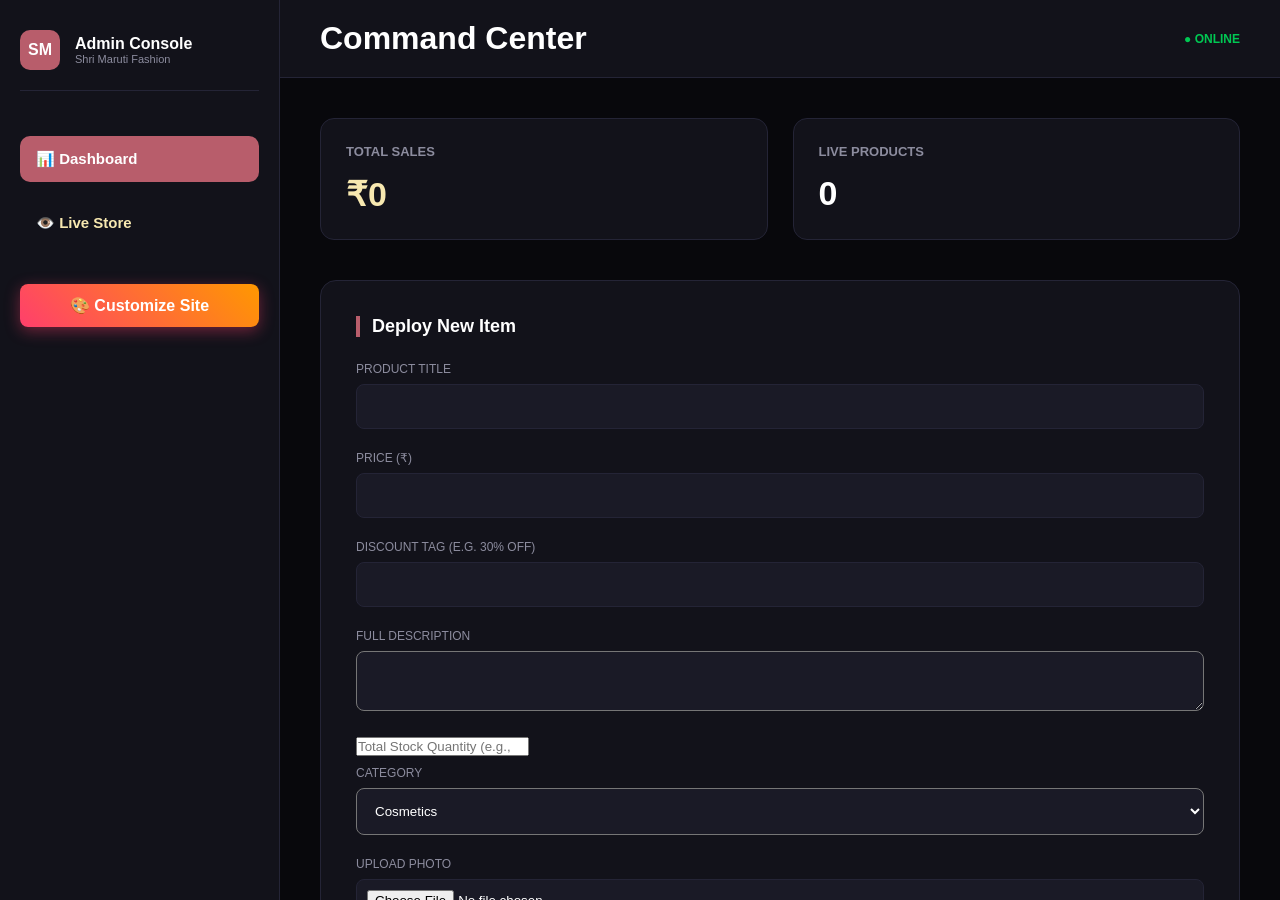
==== admin.html @ e39cbbdc "Add files via upload" ====
<!DOCTYPE html>
<html lang="en">
<head>
    <meta charset="UTF-8">
    <meta name="viewport" content="width=device-width, initial-scale=1.0">
    <title>SMF Admin | Command Center</title>
    <link rel="stylesheet" href="admin.css">
</head>
<body>
    <div class="app-layout">
        
        <div class="sidebar-premium">
            <div class="sidebar-header-box">
                <div class="shop-avatar">SM</div>
                <div class="shop-meta"><h3>Admin Console</h3><p>Shri Maruti Fashion</p></div>
            </div>
          <div class="sidebar-navigation">
                <button class="menu-node active">📊 Dashboard</button>
                <a href="http://127.0.0.1:5500/index.html" target="_blank" style="text-decoration:none; display: block; margin-top: 10px;">
                    <button class="menu-node" style="color:var(--text-gold); width:100%;">👁️ Live Store</button>
                </a>
                
                <button onclick="window.open('http://127.0.0.1:5500/index.html?mode=edit', '_blank')" 
                        style="width: 100%; margin-top: 30px; background: linear-gradient(45deg, #ff3f6c, #ff9800); color: white; border: none; padding: 12px 15px; border-radius: 8px; font-weight: bold; font-size: 16px; cursor: pointer; box-shadow: 0 4px 15px rgba(255, 63, 108, 0.4); display: flex; align-items: center; justify-content: center; gap: 10px;">
                    🎨 Customize Site
                </button>
            </div>
        </div>

        <div class="main-viewport">
            <div class="top-nav-bar">
                <h1>Command Center</h1>
                <div style="color: #00c853; font-weight: bold; font-size: 12px;">● ONLINE</div>
            </div>

            <div class="content-body">
                <div class="metrics-grid">
                    <div class="metric-glass-card"><div class="card-meta">Total Sales</div><div class="value-display" style="color:var(--text-gold);">₹0</div></div>
                    <div class="metric-glass-card"><div class="card-meta">Live Products</div><div class="value-display" id="totalProducts">0</div></div>
                </div>

              
                <div class="premium-form-card">
                    <h3>Deploy New Item</h3>
                    <form id="addProductForm">
    <div class="input-group-premium"><label>Product Title</label><input type="text" id="prodTitle" required></div>
    <div class="input-group-premium"><label>Price (₹)</label><input type="number" id="prodPrice" required></div>
    <div class="input-group-premium"><label>Discount Tag (e.g. 30% OFF)</label><input type="text" id="prodDiscount" required></div>
    <div class="input-group-premium"><label>Full Description</label><textarea id="prodDesc" style="width:100%; padding:14px; background:#1a1a26; color:white; border-radius:8px;" required></textarea></div>
    
<input type="number" id="prodStock" class="form-input" placeholder="Total Stock Quantity (e.g., 50)" required style="margin-bottom: 10px;">

    <div class="input-group-premium">
        <label>Category</label>
        <select id="prodCategory" required style="width: 100%; padding: 14px; background: #1a1a26; border-radius: 8px; color: white;">
            <option value="Cosmetics">Cosmetics</option>
            <option value="Hosiery">Hosiery</option>
            <option value="Men">Men</option>
            <option value="Women">Women</option>
        </select>
    </div>
    
    <div class="input-group-premium">
        <label>Upload Photo</label>
        <input type="file" id="prodImage" accept="image/*" required style="color: white; padding: 10px; width: 100%;">
    </div>
    <button type="submit" class="btn-submit-product">Inject to Database</button>
</form>
</div>

            <div class="database-section-premium" style="margin-top: 30px;">
                    <h3>Live Database (Products)</h3>
                    <table class="master-data-table">
                        <thead><tr><th>Name</th><th>Category</th><th>Price</th><th>Action</th></tr></thead>
                        <tbody id="productTableBody"></tbody>
                    </table>
                </div>

                <div class="database-section-premium" style="margin-top: 30px;">
                    <h3>Customer Orders (Live Tracker)</h3>
                    <table class="master-data-table">
                        <thead><tr><th>Order ID</th><th>Customer</th><th>Total</th><th>Status</th><th>Update</th></tr></thead>
                        <tbody id="ordersTableBody"></tbody>
                    </table>
                </div>
        </div>
    </div>
    
    <script src="admin.js"></script>

    <div id="editModal" style="display:none; position:fixed; top:0; left:0; width:100%; height:100%; background:rgba(0,0,0,0.8); z-index:5000; justify-content:center; align-items:center;">
        <div class="premium-form-card" style="width: 90%; max-width: 500px; max-height: 90vh; overflow-y: auto; background:#12121a;">
            <h3 style="margin-bottom: 20px; border-left: 4px solid var(--text-gold); padding-left:10px;">Edit Product</h3>
            <form id="editProductForm">
                <input type="hidden" id="editProdId">
                <div class="input-group-premium"><label>Product Title</label><input type="text" id="editProdTitle" required></div>
                <div class="input-group-premium"><label>Price (₹)</label><input type="number" id="editProdPrice" required></div>
                <input type="number" id="editProdStock" class="form-input" placeholder="Update Stock Quantity" required style="margin-bottom: 10px;">
                <div class="input-group-premium"><label>Discount Tag</label><input type="text" id="editProdDiscount" required></div>
                <div class="input-group-premium"><label>Full Description</label><textarea id="editProdDesc" style="width:100%; padding:14px; background:#1a1a26; color:white; border-radius:8px;" required></textarea></div>
                
                <div class="input-group-premium">
                    <label>Category</label>
                    <select id="editProdCategory" style="width: 100%; padding: 14px; background: #1a1a26; border-radius: 8px; color: white;">
                        <option value="Cosmetics">Cosmetics</option>
                        <option value="Hosiery">Hosiery</option>
                        <option value="Men">Men</option>
                        <option value="Women">Women</option>
                    </select>
                </div>
                
                <div class="input-group-premium">
                    <label>Upload New Photo <span style="color:#888;">(Leave blank to keep old image)</span></label>
                    <input type="file" id="editProdImage" accept="image/*" style="color: white; padding: 10px; width: 100%;">
                </div>
                
            <button type="button" class="btn-submit-product" id="saveEditBtn" onclick="saveEditedProduct()" style="background:#00c853; color:white;">Save Updates</button>
                <button type="button" class="btn-submit-product" onclick="document.getElementById('editModal').style.display='none'" style="background:#333; color:white; margin-top:10px;">Cancel</button>
            </form>
        </div>
    </div>
</body>
</html>
---- admin.css ----
:root {
    --bg-deep: #08080c; --bg-surface: #12121a; --bg-card: #181824;
    --primary-glow: #b85d6b; --primary-hover: #9c4a56; --text-gold: #f7e8b0;
    --border-subtle: #242436; --text-muted: #8c8c9e;
}
* { box-sizing: border-box; margin: 0; padding: 0; font-family: -apple-system, BlinkMacSystemFont, "Segoe UI", Roboto, sans-serif; }
body { background-color: var(--bg-deep) !important; color: #ffffff !important; min-height: 100vh; overflow-x: hidden; }

.app-layout { display: flex; min-height: 100vh; width: 100vw; }
.sidebar-premium { width: 280px; background: var(--bg-surface); border-right: 1px solid var(--border-subtle); display: flex; flex-direction: column; padding: 30px 20px; }
.sidebar-header-box { display: flex; align-items: center; gap: 15px; margin-bottom: 45px; border-bottom: 1px solid var(--border-subtle); padding-bottom: 20px; }
.shop-avatar { width: 40px; height: 40px; background: var(--primary-glow); border-radius: 10px; display: flex; justify-content: center; align-items: center; font-weight: 800; color: white; }
.shop-meta h3 { font-size: 16px; font-weight: 700; }
.shop-meta p { font-size: 11px; color: var(--text-muted); }

.sidebar-navigation { display: flex; flex-direction: column; gap: 8px; flex: 1; }
.menu-node { width: 100%; padding: 14px 16px; background: transparent; border: none; color: var(--text-muted); border-radius: 10px; text-align: left; font-size: 15px; font-weight: 600; cursor: pointer; transition: 0.2s; }
.menu-node:hover { background: rgba(242,242,242,0.03); color: #fff; }
.menu-node.active { background: var(--primary-glow); color: #fff; }

.main-viewport { flex: 1; display: flex; flex-direction: column; overflow-y: auto; max-height: 100vh; }
.top-nav-bar { background: var(--bg-surface); padding: 20px 40px; border-bottom: 1px solid var(--border-subtle); display: flex; justify-content: space-between; align-items: center; }
.content-body { padding: 40px; }

.metrics-grid { display: grid; grid-template-columns: repeat(auto-fit, minmax(260px, 1fr)); gap: 25px; margin-bottom: 40px; }
.metric-glass-card { background: var(--bg-surface); border: 1px solid var(--border-subtle); padding: 25px; border-radius: 14px; }
.card-meta { margin-bottom: 15px; font-size: 13px; color: var(--text-muted); font-weight: 600; text-transform: uppercase; }
.value-display { font-size: 34px; font-weight: 800; color: #fff; }

.premium-form-card, .database-section-premium { background: var(--bg-surface); padding: 35px; border-radius: 16px; border: 1px solid var(--border-subtle); margin-bottom: 30px; }
.premium-form-card h3, .database-section-premium h3 { font-size: 18px; margin-bottom: 25px; border-left: 4px solid var(--primary-glow); padding-left: 12px; }

.input-group-premium { margin-bottom: 22px; }
.input-group-premium label { display: block; font-size: 12px; color: var(--text-muted); margin-bottom: 8px; text-transform: uppercase; }
.input-group-premium input { width: 100%; padding: 14px; background: #1a1a26; border: 1px solid var(--border-subtle); border-radius: 8px; color: white; }
.input-group-premium input:focus { border-color: var(--primary-glow); outline: none; }
.btn-submit-product { width: 100%; padding: 14px; background: var(--text-gold); border: none; border-radius: 8px; font-weight: 700; cursor: pointer; }

.master-data-table { width: 100%; border-collapse: collapse; text-align: left; }
.master-data-table th { background: #161622; padding: 16px; color: var(--text-muted); font-size: 11px; text-transform: uppercase; border-bottom: 1px solid var(--border-subtle); }
.master-data-table td { padding: 16px; border-bottom: 1px solid var(--border-subtle); color: #e1e1e6; }
.btn-action-delete { background: rgba(255,77,77,0.1); color: #ff4d4d; border: 1px solid rgba(255,77,77,0.2); padding: 6px 12px; border-radius: 6px; cursor: pointer; }
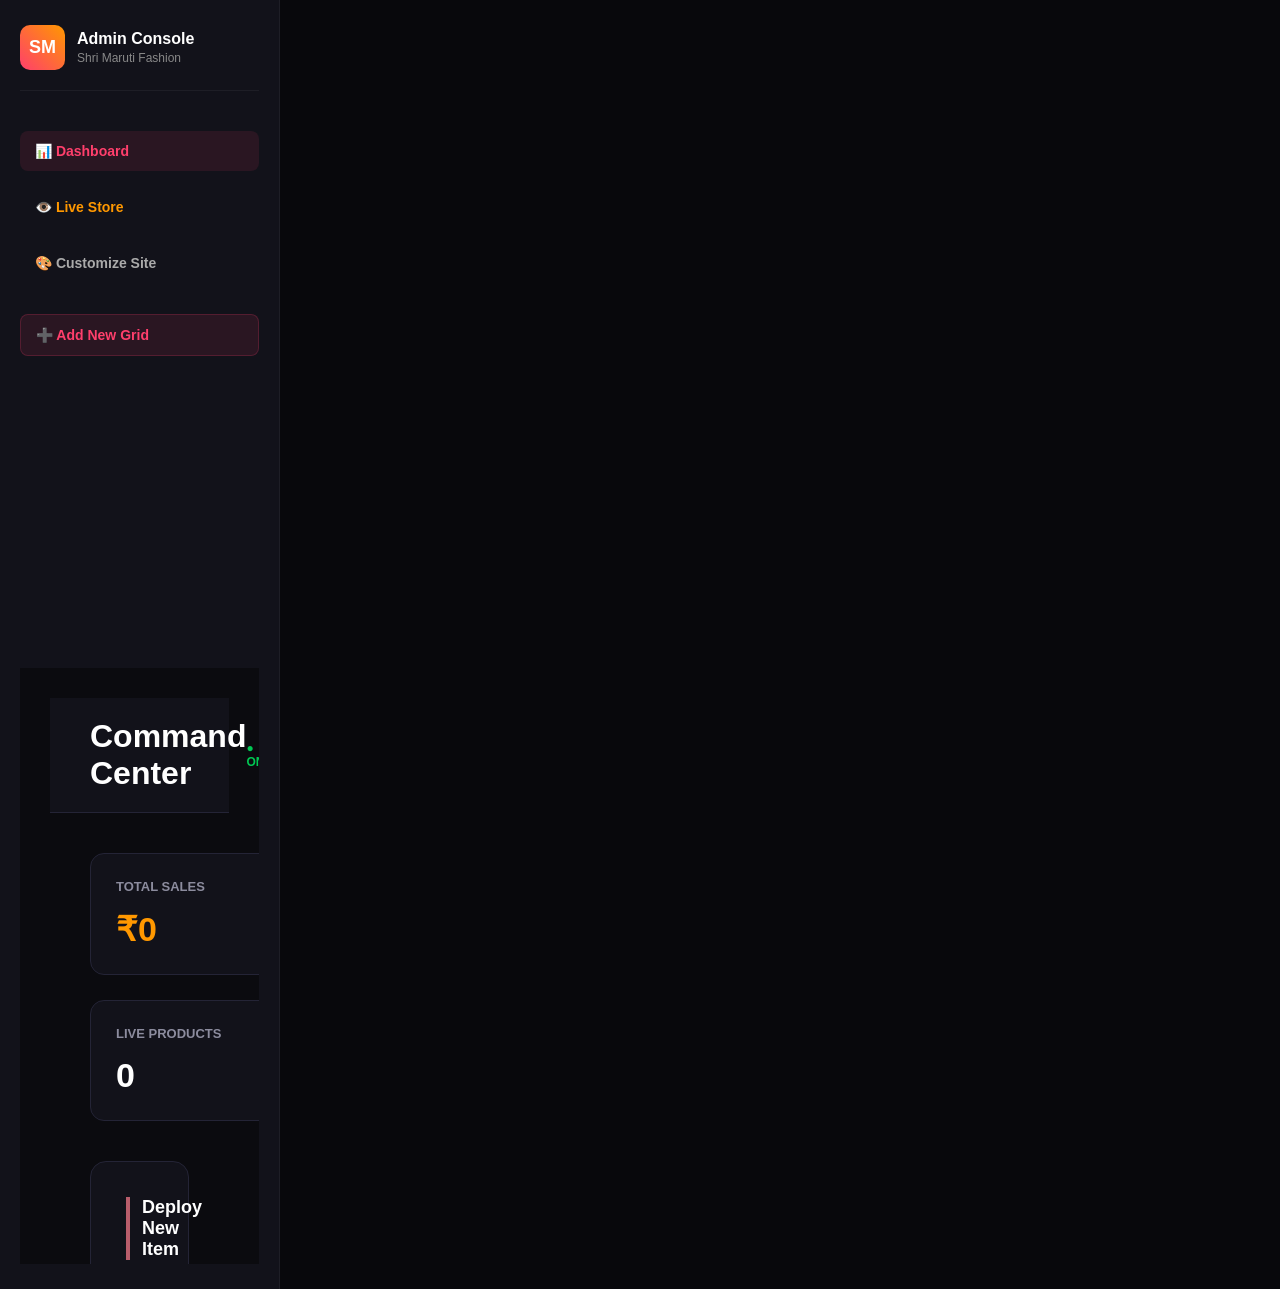
==== commit f3a65315: "Add files via upload" ====
--- a/admin.html
+++ b/admin.html
@@ -14,19 +14,27 @@
                 <div class="shop-avatar">SM</div>
                 <div class="shop-meta"><h3>Admin Console</h3><p>Shri Maruti Fashion</p></div>
             </div>
-          <div class="sidebar-navigation">
+        <div class="sidebar-navigation">
+                
                 <button class="menu-node active">📊 Dashboard</button>
-                <a href="http://127.0.0.1:5500/index.html" target="_blank" style="text-decoration:none; display: block; margin-top: 10px;">
-                    <button class="menu-node" style="color:var(--text-gold); width:100%;">👁️ Live Store</button>
-                </a>
                 
-                <button onclick="window.open('http://127.0.0.1:5500/index.html?mode=edit', '_blank')" 
-                        style="width: 100%; margin-top: 30px; background: linear-gradient(45deg, #ff3f6c, #ff9800); color: white; border: none; padding: 12px 15px; border-radius: 8px; font-weight: bold; font-size: 16px; cursor: pointer; box-shadow: 0 4px 15px rgba(255, 63, 108, 0.4); display: flex; align-items: center; justify-content: center; gap: 10px;">
-                    🎨 Customize Site
-                </button>
+                <button onclick="window.open('http://127.0.0.1:5500/index.html', '_blank')" class="menu-node" style="color: var(--text-gold);">👁️ Live Store</button>
+                
+                <button onclick="window.open('http://127.0.0.1:5500/index.html?mode=edit', '_blank')" class="menu-node">🎨 Customize Site</button>
+                
+                <div style="margin-top: 15px; width: 100%;">
+                    <button type="button" onclick="toggleGridDropdown()" class="menu-node" style="background: rgba(255, 63, 108, 0.1); color: #ff3f6c; font-weight: bold; border: 1px solid rgba(255, 63, 108, 0.2);">
+                        ➕ Add New Grid
+                    </button>
+                    
+                    <div id="gridSectionDropdown" style="display: none; margin-top: 5px; background: #1a1a26; border: 1px solid #ff3f6c; border-radius: 8px; overflow: hidden; box-shadow: 0 4px 15px rgba(0,0,0,0.5);">
+                        <div onclick="selectGridSection('Home')" style="padding: 12px 15px; color: white; font-size: 13px; cursor: pointer; border-bottom: 1px solid #2a2a35; transition: 0.2s;" onmouseover="this.style.background='#ff3f6c'" onmouseout="this.style.background='transparent'">🏠 Home (Main Page)</div>
+                        <div onclick="selectGridSection('Cosmetics')" style="padding: 12px 15px; color: white; font-size: 13px; cursor: pointer; border-bottom: 1px solid #2a2a35; transition: 0.2s;" onmouseover="this.style.background='#ff3f6c'" onmouseout="this.style.background='transparent'">💄 Cosmetics</div>
+                        <div onclick="selectGridSection('Hosiery')" style="padding: 12px 15px; color: white; font-size: 13px; cursor: pointer; border-bottom: 1px solid #2a2a35; transition: 0.2s;" onmouseover="this.style.background='#ff3f6c'" onmouseout="this.style.background='transparent'">🧦 Hosiery</div>
+                    </div>
+                </div>
+
             </div>
-        </div>
-
         <div class="main-viewport">
             <div class="top-nav-bar">
                 <h1>Command Center</h1>
@@ -50,15 +58,18 @@
     
 <input type="number" id="prodStock" class="form-input" placeholder="Total Stock Quantity (e.g., 50)" required style="margin-bottom: 10px;">
 
-    <div class="input-group-premium">
-        <label>Category</label>
-        <select id="prodCategory" required style="width: 100%; padding: 14px; background: #1a1a26; border-radius: 8px; color: white;">
-            <option value="Cosmetics">Cosmetics</option>
-            <option value="Hosiery">Hosiery</option>
-            <option value="Men">Men</option>
-            <option value="Women">Women</option>
-        </select>
-    </div>
+    <div style="margin-bottom: 15px; text-align: left;">
+    <label style="display: block; font-size: 13px; margin-bottom: 5px; color: #bbb; font-family: sans-serif;">Select Section / Tab</label>
+    <select id="productCategorySelect" onchange="toggleNewCategoryInput()" style="width: 100%; padding: 12px; border-radius: 6px; border: 1px solid #444; background: #2a2a35; color: white; font-size: 14px; box-sizing: border-box; outline: none;">
+        <option value="Trending Products">home</option>
+        <option value="Hosiery">Hosiery</option>
+        <option value="Cosmetics">Cosmetics</option>
+        <option value="Men">Men</option>
+        <option value="__NEW__">➕ Add Custom New Section...</option>
+    </select>
+    
+    <input type="text" id="customCategoryInput" style="display: none; width: 100%; margin-top: 10px; padding: 12px; border-radius: 6px; border: 1px solid #ff3f6c; background: #2a2a35; color: white; font-size: 14px; box-sizing: border-box;" placeholder="Type New Section Name (e.g., Summer Sale)">
+</div>
     
     <div class="input-group-premium">
         <label>Upload Photo</label>
--- a/admin.css
+++ b/admin.css
@@ -39,4 +39,104 @@
 .master-data-table { width: 100%; border-collapse: collapse; text-align: left; }
 .master-data-table th { background: #161622; padding: 16px; color: var(--text-muted); font-size: 11px; text-transform: uppercase; border-bottom: 1px solid var(--border-subtle); }
 .master-data-table td { padding: 16px; border-bottom: 1px solid var(--border-subtle); color: #e1e1e6; }
-.btn-action-delete { background: rgba(255,77,77,0.1); color: #ff4d4d; border: 1px solid rgba(255,77,77,0.2); padding: 6px 12px; border-radius: 6px; cursor: pointer; }+.btn-action-delete { background: rgba(255,77,77,0.1); color: #ff4d4d; border: 1px solid rgba(255,77,77,0.2); padding: 6px 12px; border-radius: 6px; cursor: pointer; }
+
+/* ========================================================
+   🎛️ ADMIN PREMIUM SIDEBAR LAYER RESCUE
+   ======================================================== */
+:root {
+    --bg-dark: #12121a;
+    --card-dark: #1a1a26;
+    --text-gold: #ff9800;
+    --accent-pink: #ff3f6c;
+}
+
+body {
+    margin: 0;
+    padding: 0;
+    background-color: #0b0b0f;
+    font-family: sans-serif;
+}
+
+/* Pure page ko sidebar aur main viewport mein divide karne ke liye */
+.app-layout {
+    display: flex !important;
+    min-height: 100vh;
+    width: 100vw;
+    overflow-x: hidden;
+}
+
+/* Sidebar ko left side mein proper space aur fixed position dene ke liye */
+.sidebar-premium {
+    width: 280px !important;
+    min-width: 280px !important;
+    background: var(--bg-dark) !important;
+    border-right: 1px solid rgba(255, 255, 255, 0.05) !important;
+    padding: 25px 20px !important;
+    display: flex !important;
+    flex-direction: column !important;
+    box-sizing: border-box !important;
+}
+
+/* Baki bacha hua poora right side ka area content ke liye */
+.main-viewport {
+    flex: 1 !important;
+    padding: 30px !important;
+    background: #0b0b0f !important;
+    box-sizing: border-box !important;
+    overflow-y: auto;
+}
+
+/* Sidebar Nodes Styling */
+.sidebar-header-box {
+    display: flex;
+    align-items: center;
+    gap: 12px;
+    margin-bottom: 40px;
+    border-bottom: 1px solid rgba(255, 255, 255, 0.05);
+    padding-bottom: 20px;
+}
+
+.shop-avatar {
+    width: 45px;
+    height: 45px;
+    background: linear-gradient(45deg, var(--accent-pink), var(--text-gold));
+    border-radius: 10px;
+    display: flex;
+    align-items: center;
+    justify-content: center;
+    font-weight: bold;
+    color: white;
+    font-size: 18px;
+}
+
+.shop-meta h3 {
+    margin: 0;
+    font-size: 16px;
+    color: white;
+}
+.shop-meta p {
+    margin: 3px 0 0 0;
+    font-size: 12px;
+    color: #888;
+}
+
+.menu-node {
+    width: 100%;
+    background: transparent;
+    color: #aaa;
+    border: none;
+    padding: 12px 15px;
+    text-align: left;
+    font-size: 14px;
+    font-weight: 600;
+    cursor: pointer;
+    border-radius: 8px;
+    transition: 0.2s;
+    margin-bottom: 8px;
+}
+
+.menu-node:hover, .menu-node.active {
+    background: rgba(255, 63, 108, 0.1) !important;
+    color: var(--accent-pink) !important;
+}
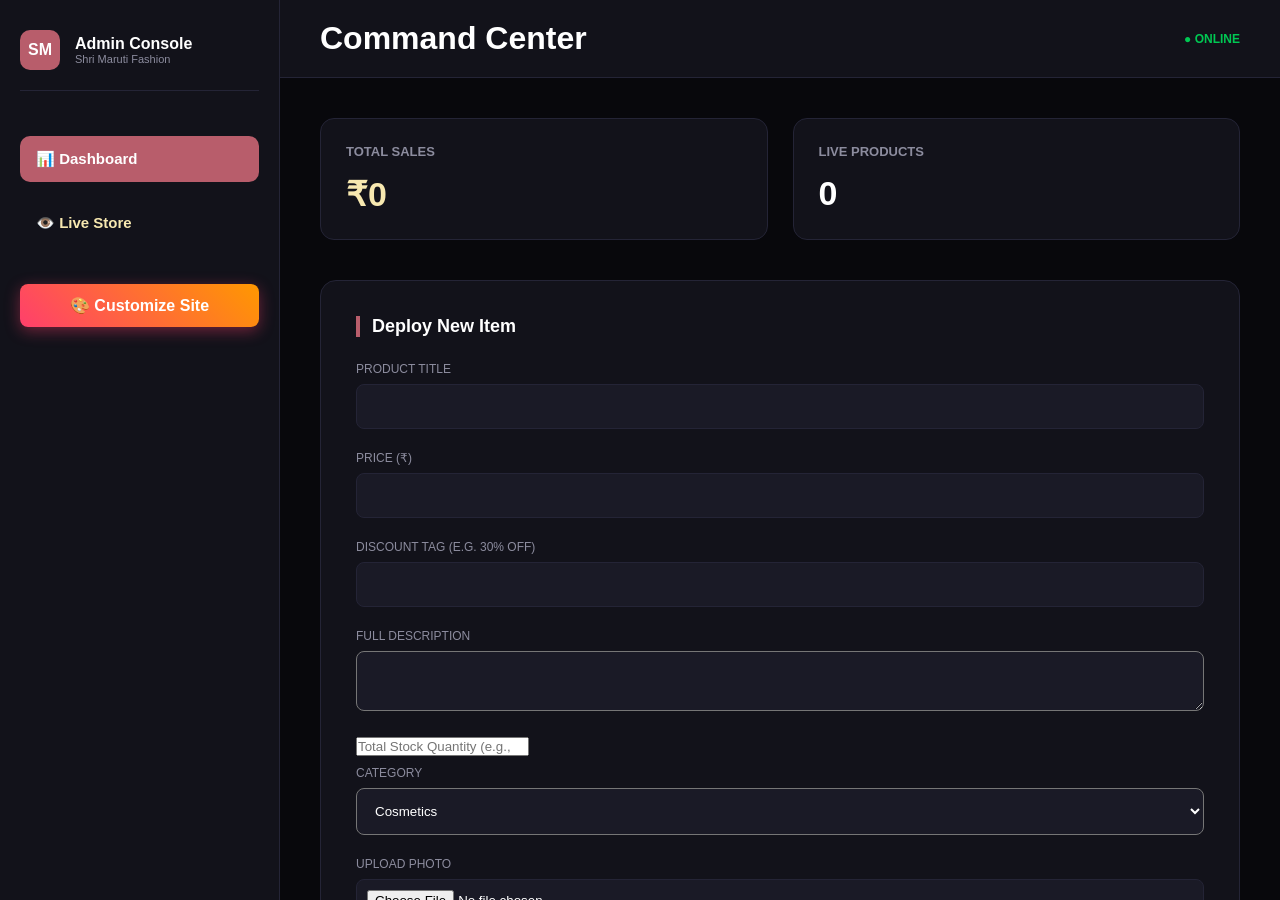
==== commit 9c60dd24: "Add files via upload" ====
--- a/admin.html
+++ b/admin.html
@@ -14,27 +14,19 @@
                 <div class="shop-avatar">SM</div>
                 <div class="shop-meta"><h3>Admin Console</h3><p>Shri Maruti Fashion</p></div>
             </div>
-        <div class="sidebar-navigation">
+          <div class="sidebar-navigation">
+                <button class="menu-node active">📊 Dashboard</button>
+                <a href="http://127.0.0.1:5500/index.html" target="_blank" style="text-decoration:none; display: block; margin-top: 10px;">
+                    <button class="menu-node" style="color:var(--text-gold); width:100%;">👁️ Live Store</button>
+                </a>
                 
-                <button class="menu-node active">📊 Dashboard</button>
-                
-                <button onclick="window.open('http://127.0.0.1:5500/index.html', '_blank')" class="menu-node" style="color: var(--text-gold);">👁️ Live Store</button>
-                
-                <button onclick="window.open('http://127.0.0.1:5500/index.html?mode=edit', '_blank')" class="menu-node">🎨 Customize Site</button>
-                
-                <div style="margin-top: 15px; width: 100%;">
-                    <button type="button" onclick="toggleGridDropdown()" class="menu-node" style="background: rgba(255, 63, 108, 0.1); color: #ff3f6c; font-weight: bold; border: 1px solid rgba(255, 63, 108, 0.2);">
-                        ➕ Add New Grid
-                    </button>
-                    
-                    <div id="gridSectionDropdown" style="display: none; margin-top: 5px; background: #1a1a26; border: 1px solid #ff3f6c; border-radius: 8px; overflow: hidden; box-shadow: 0 4px 15px rgba(0,0,0,0.5);">
-                        <div onclick="selectGridSection('Home')" style="padding: 12px 15px; color: white; font-size: 13px; cursor: pointer; border-bottom: 1px solid #2a2a35; transition: 0.2s;" onmouseover="this.style.background='#ff3f6c'" onmouseout="this.style.background='transparent'">🏠 Home (Main Page)</div>
-                        <div onclick="selectGridSection('Cosmetics')" style="padding: 12px 15px; color: white; font-size: 13px; cursor: pointer; border-bottom: 1px solid #2a2a35; transition: 0.2s;" onmouseover="this.style.background='#ff3f6c'" onmouseout="this.style.background='transparent'">💄 Cosmetics</div>
-                        <div onclick="selectGridSection('Hosiery')" style="padding: 12px 15px; color: white; font-size: 13px; cursor: pointer; border-bottom: 1px solid #2a2a35; transition: 0.2s;" onmouseover="this.style.background='#ff3f6c'" onmouseout="this.style.background='transparent'">🧦 Hosiery</div>
-                    </div>
-                </div>
+                <button onclick="window.open('http://127.0.0.1:5500/index.html?mode=edit', '_blank')" 
+                        style="width: 100%; margin-top: 30px; background: linear-gradient(45deg, #ff3f6c, #ff9800); color: white; border: none; padding: 12px 15px; border-radius: 8px; font-weight: bold; font-size: 16px; cursor: pointer; box-shadow: 0 4px 15px rgba(255, 63, 108, 0.4); display: flex; align-items: center; justify-content: center; gap: 10px;">
+                    🎨 Customize Site
+                </button>
+            </div>
+        </div>
 
-            </div>
         <div class="main-viewport">
             <div class="top-nav-bar">
                 <h1>Command Center</h1>
@@ -58,18 +50,15 @@
     
 <input type="number" id="prodStock" class="form-input" placeholder="Total Stock Quantity (e.g., 50)" required style="margin-bottom: 10px;">
 
-    <div style="margin-bottom: 15px; text-align: left;">
-    <label style="display: block; font-size: 13px; margin-bottom: 5px; color: #bbb; font-family: sans-serif;">Select Section / Tab</label>
-    <select id="productCategorySelect" onchange="toggleNewCategoryInput()" style="width: 100%; padding: 12px; border-radius: 6px; border: 1px solid #444; background: #2a2a35; color: white; font-size: 14px; box-sizing: border-box; outline: none;">
-        <option value="Trending Products">home</option>
-        <option value="Hosiery">Hosiery</option>
-        <option value="Cosmetics">Cosmetics</option>
-        <option value="Men">Men</option>
-        <option value="__NEW__">➕ Add Custom New Section...</option>
-    </select>
-    
-    <input type="text" id="customCategoryInput" style="display: none; width: 100%; margin-top: 10px; padding: 12px; border-radius: 6px; border: 1px solid #ff3f6c; background: #2a2a35; color: white; font-size: 14px; box-sizing: border-box;" placeholder="Type New Section Name (e.g., Summer Sale)">
-</div>
+    <div class="input-group-premium">
+        <label>Category</label>
+        <select id="prodCategory" required style="width: 100%; padding: 14px; background: #1a1a26; border-radius: 8px; color: white;">
+            <option value="Cosmetics">Cosmetics</option>
+            <option value="Hosiery">Hosiery</option>
+            <option value="Men">Men</option>
+            <option value="Women">Women</option>
+        </select>
+    </div>
     
     <div class="input-group-premium">
         <label>Upload Photo</label>
@@ -131,4 +120,6 @@
         </div>
     </div>
 </body>
-</html>+</html>
+
+
--- a/admin.css
+++ b/admin.css
@@ -41,102 +41,3 @@
 .master-data-table td { padding: 16px; border-bottom: 1px solid var(--border-subtle); color: #e1e1e6; }
 .btn-action-delete { background: rgba(255,77,77,0.1); color: #ff4d4d; border: 1px solid rgba(255,77,77,0.2); padding: 6px 12px; border-radius: 6px; cursor: pointer; }
 
-/* ========================================================
-   🎛️ ADMIN PREMIUM SIDEBAR LAYER RESCUE
-   ======================================================== */
-:root {
-    --bg-dark: #12121a;
-    --card-dark: #1a1a26;
-    --text-gold: #ff9800;
-    --accent-pink: #ff3f6c;
-}
-
-body {
-    margin: 0;
-    padding: 0;
-    background-color: #0b0b0f;
-    font-family: sans-serif;
-}
-
-/* Pure page ko sidebar aur main viewport mein divide karne ke liye */
-.app-layout {
-    display: flex !important;
-    min-height: 100vh;
-    width: 100vw;
-    overflow-x: hidden;
-}
-
-/* Sidebar ko left side mein proper space aur fixed position dene ke liye */
-.sidebar-premium {
-    width: 280px !important;
-    min-width: 280px !important;
-    background: var(--bg-dark) !important;
-    border-right: 1px solid rgba(255, 255, 255, 0.05) !important;
-    padding: 25px 20px !important;
-    display: flex !important;
-    flex-direction: column !important;
-    box-sizing: border-box !important;
-}
-
-/* Baki bacha hua poora right side ka area content ke liye */
-.main-viewport {
-    flex: 1 !important;
-    padding: 30px !important;
-    background: #0b0b0f !important;
-    box-sizing: border-box !important;
-    overflow-y: auto;
-}
-
-/* Sidebar Nodes Styling */
-.sidebar-header-box {
-    display: flex;
-    align-items: center;
-    gap: 12px;
-    margin-bottom: 40px;
-    border-bottom: 1px solid rgba(255, 255, 255, 0.05);
-    padding-bottom: 20px;
-}
-
-.shop-avatar {
-    width: 45px;
-    height: 45px;
-    background: linear-gradient(45deg, var(--accent-pink), var(--text-gold));
-    border-radius: 10px;
-    display: flex;
-    align-items: center;
-    justify-content: center;
-    font-weight: bold;
-    color: white;
-    font-size: 18px;
-}
-
-.shop-meta h3 {
-    margin: 0;
-    font-size: 16px;
-    color: white;
-}
-.shop-meta p {
-    margin: 3px 0 0 0;
-    font-size: 12px;
-    color: #888;
-}
-
-.menu-node {
-    width: 100%;
-    background: transparent;
-    color: #aaa;
-    border: none;
-    padding: 12px 15px;
-    text-align: left;
-    font-size: 14px;
-    font-weight: 600;
-    cursor: pointer;
-    border-radius: 8px;
-    transition: 0.2s;
-    margin-bottom: 8px;
-}
-
-.menu-node:hover, .menu-node.active {
-    background: rgba(255, 63, 108, 0.1) !important;
-    color: var(--accent-pink) !important;
-}
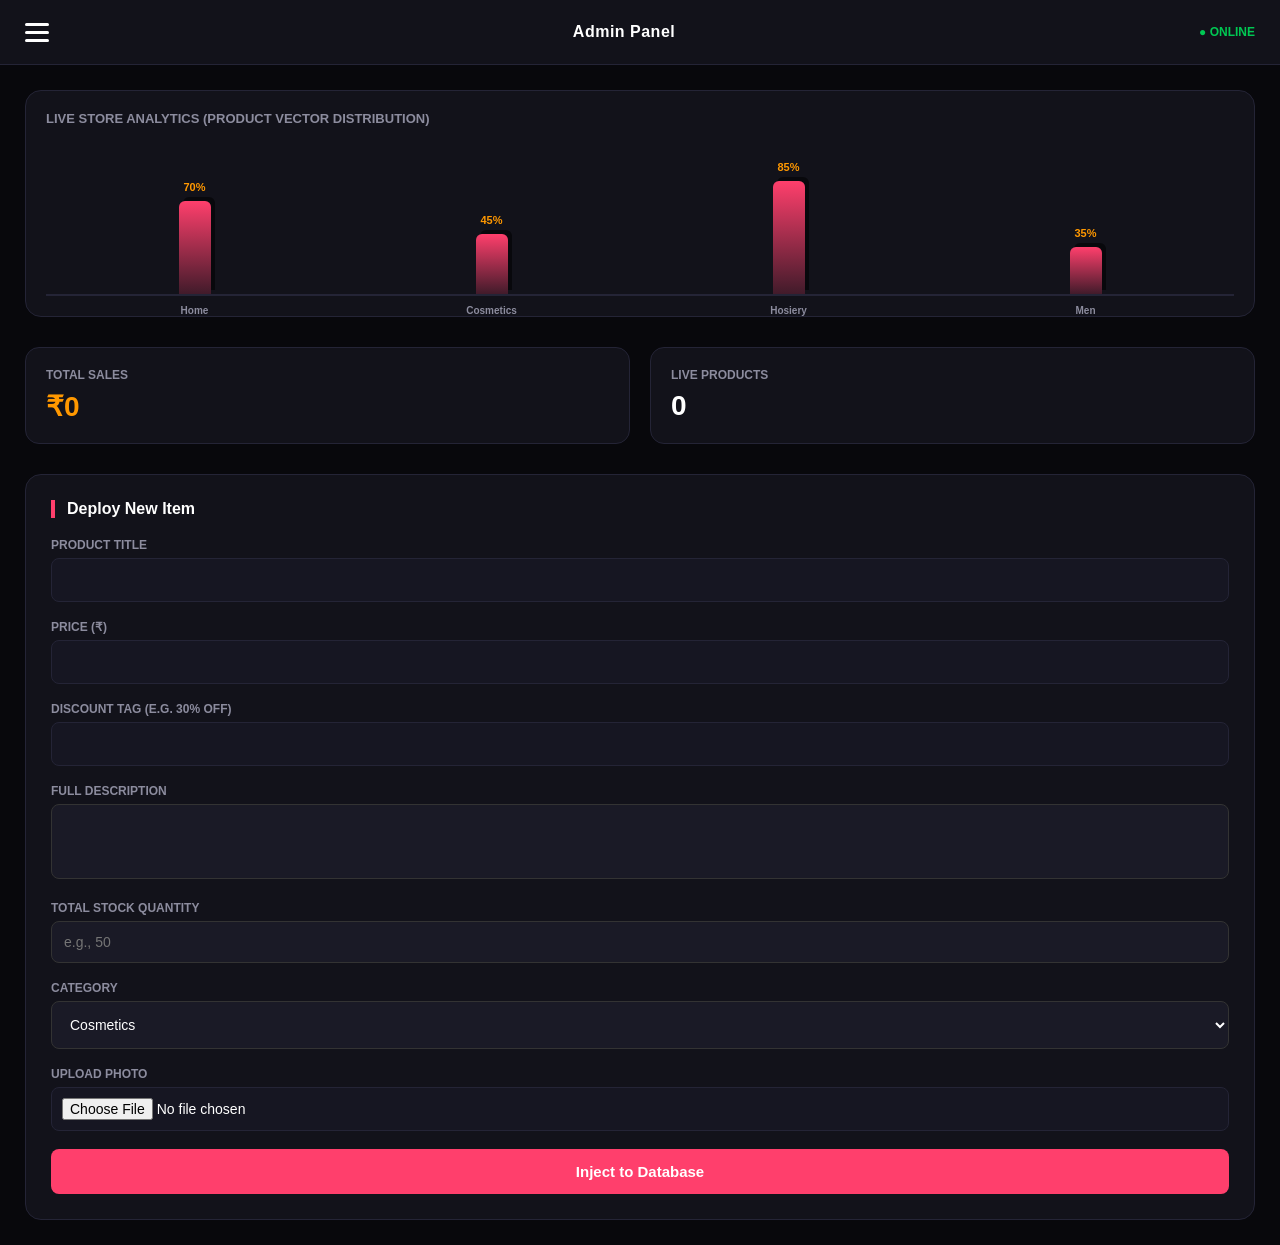
==== commit ab69b63a: "Add files via upload" ====
--- a/admin.html
+++ b/admin.html
@@ -7,101 +7,167 @@
     <link rel="stylesheet" href="admin.css">
 </head>
 <body>
+
+    <div class="top-nav-bar-premium">
+        <div class="hamburger-btn" onclick="toggleAdminSidebar()">
+            <div class="bar"></div>
+            <div class="bar"></div>
+            <div class="bar"></div>
+        </div>
+        <div class="panel-main-title">Admin Panel</div>
+        <div class="status-indicator-dot">● ONLINE</div>
+    </div>
+
     <div class="app-layout">
         
-        <div class="sidebar-premium">
+        <div id="adminSidebar" class="sidebar-premium">
             <div class="sidebar-header-box">
                 <div class="shop-avatar">SM</div>
                 <div class="shop-meta"><h3>Admin Console</h3><p>Shri Maruti Fashion</p></div>
-            </div>
-          <div class="sidebar-navigation">
-                <button class="menu-node active">📊 Dashboard</button>
-                <a href="http://127.0.0.1:5500/index.html" target="_blank" style="text-decoration:none; display: block; margin-top: 10px;">
-                    <button class="menu-node" style="color:var(--text-gold); width:100%;">👁️ Live Store</button>
-                </a>
-                
-                <button onclick="window.open('http://127.0.0.1:5500/index.html?mode=edit', '_blank')" 
-                        style="width: 100%; margin-top: 30px; background: linear-gradient(45deg, #ff3f6c, #ff9800); color: white; border: none; padding: 12px 15px; border-radius: 8px; font-weight: bold; font-size: 16px; cursor: pointer; box-shadow: 0 4px 15px rgba(255, 63, 108, 0.4); display: flex; align-items: center; justify-content: center; gap: 10px;">
-                    🎨 Customize Site
-                </button>
+                <button class="close-sidebar-x" onclick="toggleAdminSidebar()">✕</button>
+            </div>
+            
+            <div class="sidebar-navigation">
+                <button class="menu-node active" onclick="closeSidebarAndScrollHome()">📊 Dashboard</button>
+                <button class="menu-node" id="liveStoreNavBtn">👁️ Live Store</button>
+                <button class="menu-node" onclick="openFullscreenModal('siteCustomizerModal')">🎨 Customize Site</button>
+                
+                <div class="nested-dropdown-node">
+                    <button class="menu-node" onclick="toggleSidebarGridOptions()">➕ Add New Grid</button>
+                    <div id="sidebarGridDropdown" class="sidebar-nested-container">
+                        <select id="gridTargetSection">
+                            <option value="Home">Home (Main Page)</option>
+                            <option value="Cosmetics">Cosmetics</option>
+                            <option value="Hosiery">Hosiery</option>
+                            <option value="Men">Men</option>
+                        </select>
+                        <input type="text" id="newGridNameInput" placeholder="Write Grid Name...">
+                        <button type="button" onclick="triggerGridDeployment()" class="btn-grid-submit">Deploy Grid</button>
+                    </div>
+                </div>
+
+                <button class="menu-node" onclick="openFullscreenModal('productsViewModal')">📦 Live Database Product</button>
+                <button class="menu-node" onclick="openFullscreenModal('ordersViewModal')">🚚 Customer Live Orders</button>
+                <button class="menu-node" onclick="openFullscreenModal('customersViewModal')">👥 Customer Directory</button>
             </div>
         </div>
 
         <div class="main-viewport">
-            <div class="top-nav-bar">
-                <h1>Command Center</h1>
-                <div style="color: #00c853; font-weight: bold; font-size: 12px;">● ONLINE</div>
-            </div>
-
-            <div class="content-body">
-                <div class="metrics-grid">
-                    <div class="metric-glass-card"><div class="card-meta">Total Sales</div><div class="value-display" style="color:var(--text-gold);">₹0</div></div>
-                    <div class="metric-glass-card"><div class="card-meta">Live Products</div><div class="value-display" id="totalProducts">0</div></div>
-                </div>
-
-              
-                <div class="premium-form-card">
-                    <h3>Deploy New Item</h3>
-                    <form id="addProductForm">
-    <div class="input-group-premium"><label>Product Title</label><input type="text" id="prodTitle" required></div>
-    <div class="input-group-premium"><label>Price (₹)</label><input type="number" id="prodPrice" required></div>
-    <div class="input-group-premium"><label>Discount Tag (e.g. 30% OFF)</label><input type="text" id="prodDiscount" required></div>
-    <div class="input-group-premium"><label>Full Description</label><textarea id="prodDesc" style="width:100%; padding:14px; background:#1a1a26; color:white; border-radius:8px;" required></textarea></div>
-    
-<input type="number" id="prodStock" class="form-input" placeholder="Total Stock Quantity (e.g., 50)" required style="margin-bottom: 10px;">
-
-    <div class="input-group-premium">
-        <label>Category</label>
-        <select id="prodCategory" required style="width: 100%; padding: 14px; background: #1a1a26; border-radius: 8px; color: white;">
-            <option value="Cosmetics">Cosmetics</option>
-            <option value="Hosiery">Hosiery</option>
-            <option value="Men">Men</option>
-            <option value="Women">Women</option>
-        </select>
-    </div>
-    
-    <div class="input-group-premium">
-        <label>Upload Photo</label>
-        <input type="file" id="prodImage" accept="image/*" required style="color: white; padding: 10px; width: 100%;">
-    </div>
-    <button type="submit" class="btn-submit-product">Inject to Database</button>
-</form>
-</div>
-
-            <div class="database-section-premium" style="margin-top: 30px;">
-                    <h3>Live Database (Products)</h3>
-                    <table class="master-data-table">
-                        <thead><tr><th>Name</th><th>Category</th><th>Price</th><th>Action</th></tr></thead>
-                        <tbody id="productTableBody"></tbody>
-                    </table>
-                </div>
-
-                <div class="database-section-premium" style="margin-top: 30px;">
-                    <h3>Customer Orders (Live Tracker)</h3>
-                    <table class="master-data-table">
-                        <thead><tr><th>Order ID</th><th>Customer</th><th>Total</th><th>Status</th><th>Update</th></tr></thead>
-                        <tbody id="ordersTableBody"></tbody>
-                    </table>
-                </div>
-        </div>
-    </div>
-    
-    <script src="admin.js"></script>
+            
+            <div class="chart-container-3d">
+                <div class="chart-title">Live Store Analytics (Product Vector Distribution)</div>
+                <div class="mock-3d-bar-chart">
+                    <div class="bar-3d" style="height: 70%;" data-label="Home"><span class="bar-val">70%</span></div>
+                    <div class="bar-3d" style="height: 45%;" data-label="Cosmetics"><span class="bar-val">45%</span></div>
+                    <div class="bar-3d" style="height: 85%;" data-label="Hosiery"><span class="bar-val">85%</span></div>
+                    <div class="bar-3d" style="height: 35%;" data-label="Men"><span class="bar-val">35%</span></div>
+                </div>
+            </div>
+
+            <div class="metrics-grid">
+                <div class="metric-glass-card"><div class="card-meta">Total Sales</div><div class="value-display" style="color:var(--text-gold);">₹0</div></div>
+                <div class="metric-glass-card"><div class="card-meta">Live Products</div><div class="value-display" id="totalProducts">0</div></div>
+            </div>
+
+            <div class="premium-form-card">
+                <h3>Deploy New Item</h3>
+                <form id="addProductForm">
+                    <div class="input-group-premium"><label>Product Title</label><input type="text" id="prodTitle" required></div>
+                    <div class="input-group-premium"><label>Price (₹)</label><input type="number" id="prodPrice" required></div>
+                    <div class="input-group-premium"><label>Discount Tag (e.g. 30% OFF)</label><input type="text" id="prodDiscount" required></div>
+                    <div class="input-group-premium"><label>Full Description</label><textarea id="prodDesc" style="width:100%; padding:14px; background:#1a1a26; color:white; border-radius:8px; border:1px solid #333; resize:none;" rows="3" required></textarea></div>
+                    
+                    <div class="input-group-premium"><label>Total Stock Quantity</label><input type="number" id="prodStock" placeholder="e.g., 50" required style="width:100%; padding:12px; background:#1a1a26; color:white; border-radius:8px; border:1px solid #333; box-sizing:border-box;"></div>
+
+                    <div class="input-group-premium">
+                        <label>Category</label>
+                        <select id="prodCategory" required style="width: 100%; padding: 14px; background: #1a1a26; border-radius: 8px; color: white; border:1px solid #333;">
+                            <option value="Cosmetics">Cosmetics</option>
+                            <option value="Hosiery">Hosiery</option>
+                            <option value="Men">Men</option>
+                            <option value="Women">Women</option>
+                        </select>
+                    </div>
+                    
+                    <div class="input-group-premium">
+                        <label>Upload Photo</label>
+                        <input type="file" id="prodImage" accept="image/*" required style="color: white; padding: 10px; width: 100%;">
+                    </div>
+                    <button type="submit" class="btn-submit-product">Inject to Database</button>
+                </form>
+            </div>
+        </div>
+    </div>
+
+    <div id="productsViewModal" class="fullscreen-data-modal">
+        <div class="modal-nav-header">
+            <h2>📦 Live Database Products Master</h2>
+            <button class="modal-exit-btn" onclick="closeFullscreenModal('productsViewModal')">✕ Back to Form</button>
+        </div>
+        <div class="modal-scroll-area">
+            <div class="single-line-list-header"><span>Product Engine Metadata</span><span>Category Tab</span><span>Actions Control</span></div>
+            <div id="productTableBody" class="compact-column-container"></div>
+        </div>
+    </div>
+
+    <div id="ordersViewModal" class="fullscreen-data-modal">
+        <div class="modal-nav-header">
+            <h2>🚚 Customer Live Orders Tracker</h2>
+            <button class="modal-exit-btn" onclick="closeFullscreenModal('ordersViewModal')">✕ Back to Form</button>
+        </div>
+        <div class="modal-scroll-area">
+            <div class="single-line-list-header"><span>Order Token ID / Client Info</span><span>Financial Total</span><span>Status Node</span></div>
+            <div id="ordersTableBody" class="compact-column-container"></div>
+        </div>
+    </div>
+
+    <div id="customersViewModal" class="fullscreen-data-modal">
+        <div class="modal-nav-header">
+            <h2>👥 Customer Phone & Name Directory</h2>
+            <button class="modal-exit-btn" onclick="closeFullscreenModal('customersViewModal')">✕ Back to Form</button>
+        </div>
+        <div class="modal-scroll-area">
+            <div class="single-line-list-header"><span>Verified Customer Name</span><span>Mobile Contact Number</span><span>Action Stream</span></div>
+            <div id="customersTableBody" class="compact-column-container"></div>
+        </div>
+    </div>
+
+    <div id="siteCustomizerModal" class="fullscreen-data-modal">
+        <div class="modal-nav-header">
+            <h2>🎨 Absolute Site Element Customizer</h2>
+            <button class="modal-exit-btn" onclick="closeFullscreenModal('siteCustomizerModal')">✕ Close Engine</button>
+        </div>
+        <div class="modal-scroll-area" style="max-width: 600px; margin: 0 auto; padding-top:20px;">
+            <div class="premium-form-card">
+                <div class="input-group-premium"><label>Global Logo Text Header</label><input type="text" id="customLogoText" placeholder="Shri Maruti Fashion"></div>
+                <div class="input-group-premium"><label>Search Bar Placeholder Text</label><input type="text" id="customSearchPlaceholder" placeholder="Search patterns..."></div>
+                <div class="input-group-premium"><label>Hero Banner Text Title</label><input type="text" id="editBannerText"></div>
+                
+                <div style="display:flex; gap:10px; margin-bottom:15px;">
+                    <div style="flex:1;"><label style="color:#bbb; font-size:12px;">Text Color Accent</label><input type="color" id="editTextColor" value="#ffffff" style="width:100%; height:40px; background:none; border:none; padding:0;"></div>
+                    <div style="flex:1;"><label style="color:#bbb; font-size:12px;">Background Accent Color</label><input type="color" id="editBgColor" value="#ff3f6c" style="width:100%; height:40px; background:none; border:none; padding:0;"></div>
+                </div>
+                
+                <div class="input-group-premium"><label>Upload Banner Background Image</label><input type="file" id="editBgImage" accept="image/*" style="color:white; width:100%;"></div>
+                <button type="button" id="saveGlobalDesignBtn" style="width:100%; padding:14px; background:linear-gradient(45deg, #00c853, #009624); border:none; color:white; font-weight:bold; border-radius:6px; cursor:pointer;">💾 Deploy Changes Across Whole Site</button>
+            </div>
+        </div>
+    </div>
 
     <div id="editModal" style="display:none; position:fixed; top:0; left:0; width:100%; height:100%; background:rgba(0,0,0,0.8); z-index:5000; justify-content:center; align-items:center;">
         <div class="premium-form-card" style="width: 90%; max-width: 500px; max-height: 90vh; overflow-y: auto; background:#12121a;">
-            <h3 style="margin-bottom: 20px; border-left: 4px solid var(--text-gold); padding-left:10px;">Edit Product</h3>
+            <h3 style="margin-bottom: 20px; border-left: 4px solid var(--text-gold); padding-left:10px; color:white;">Edit Product</h3>
             <form id="editProductForm">
                 <input type="hidden" id="editProdId">
                 <div class="input-group-premium"><label>Product Title</label><input type="text" id="editProdTitle" required></div>
                 <div class="input-group-premium"><label>Price (₹)</label><input type="number" id="editProdPrice" required></div>
-                <input type="number" id="editProdStock" class="form-input" placeholder="Update Stock Quantity" required style="margin-bottom: 10px;">
+                <input type="number" id="editProdStock" placeholder="Update Stock Quantity" required style="margin-bottom: 10px; width:100%; padding:12px; background:#1a1a26; color:white; border-radius:8px; border:1px solid #333; box-sizing:border-box;">
                 <div class="input-group-premium"><label>Discount Tag</label><input type="text" id="editProdDiscount" required></div>
-                <div class="input-group-premium"><label>Full Description</label><textarea id="editProdDesc" style="width:100%; padding:14px; background:#1a1a26; color:white; border-radius:8px;" required></textarea></div>
+                <div class="input-group-premium"><label>Full Description</label><textarea id="editProdDesc" style="width:100%; padding:14px; background:#1a1a26; color:white; border-radius:8px; border:1px solid #333; resize:none;" rows="3" required></textarea></div>
                 
                 <div class="input-group-premium">
                     <label>Category</label>
-                    <select id="editProdCategory" style="width: 100%; padding: 14px; background: #1a1a26; border-radius: 8px; color: white;">
+                    <select id="editProdCategory" style="width: 100%; padding: 14px; background: #1a1a26; border-radius: 8px; color: white; border:1px solid #333;">
                         <option value="Cosmetics">Cosmetics</option>
                         <option value="Hosiery">Hosiery</option>
                         <option value="Men">Men</option>
@@ -110,16 +176,39 @@
                 </div>
                 
                 <div class="input-group-premium">
-                    <label>Upload New Photo <span style="color:#888;">(Leave blank to keep old image)</span></label>
+                    <label>Upload New Photo <span style="color:#888;">(Leave blank to keep old)</span></label>
                     <input type="file" id="editProdImage" accept="image/*" style="color: white; padding: 10px; width: 100%;">
                 </div>
                 
-            <button type="button" class="btn-submit-product" id="saveEditBtn" onclick="saveEditedProduct()" style="background:#00c853; color:white;">Save Updates</button>
-                <button type="button" class="btn-submit-product" onclick="document.getElementById('editModal').style.display='none'" style="background:#333; color:white; margin-top:10px;">Cancel</button>
+                <button type="button" class="btn-submit-product" id="saveEditBtn" onclick="saveEditedProduct()" style="background:#00c853; color:white; width:100%; padding:12px; border:none; border-radius:6px; font-weight:bold; cursor:pointer;">Save Updates</button>
+                <button type="button" class="btn-submit-product" onclick="document.getElementById('editModal').style.display='none'" style="background:#333; color:white; margin-top:10px; width:100%; padding:12px; border:none; border-radius:6px; cursor:pointer;">Cancel</button>
             </form>
         </div>
     </div>
+
+    <script>
+        function toggleAdminSidebar() {
+            const sidebar = document.getElementById('adminSidebar');
+            if (sidebar) sidebar.classList.toggle('active');
+        }
+        function closeSidebarAndScrollHome() {
+            toggleAdminSidebar();
+            window.scrollTo({ top: 0, behavior: 'smooth' });
+        }
+        function toggleSidebarGridOptions() {
+            const dropdown = document.getElementById('sidebarGridDropdown');
+            if (dropdown) dropdown.style.display = dropdown.style.display === 'none' ? 'flex' : 'none';
+        }
+        function openFullscreenModal(modalId) {
+            toggleAdminSidebar(); // Auto-close sidebar
+            const modal = document.getElementById(modalId);
+            if (modal) modal.style.display = 'flex';
+        }
+        function closeFullscreenModal(modalId) {
+            const modal = document.getElementById(modalId);
+            if (modal) modal.style.display = 'none';
+        }
+    </script>
+    <script src="admin.js"></script>
 </body>
-</html>
-
-
+</html>
--- a/admin.css
+++ b/admin.css
@@ -1,43 +1,445 @@
+/* ========================================================
+   💎 CORE COLOR PALETTE & ROOT ARCHITECTURE
+   ======================================================== */
 :root {
-    --bg-deep: #08080c; --bg-surface: #12121a; --bg-card: #181824;
-    --primary-glow: #b85d6b; --primary-hover: #9c4a56; --text-gold: #f7e8b0;
-    --border-subtle: #242436; --text-muted: #8c8c9e;
-}
-* { box-sizing: border-box; margin: 0; padding: 0; font-family: -apple-system, BlinkMacSystemFont, "Segoe UI", Roboto, sans-serif; }
-body { background-color: var(--bg-deep) !important; color: #ffffff !important; min-height: 100vh; overflow-x: hidden; }
-
-.app-layout { display: flex; min-height: 100vh; width: 100vw; }
-.sidebar-premium { width: 280px; background: var(--bg-surface); border-right: 1px solid var(--border-subtle); display: flex; flex-direction: column; padding: 30px 20px; }
-.sidebar-header-box { display: flex; align-items: center; gap: 15px; margin-bottom: 45px; border-bottom: 1px solid var(--border-subtle); padding-bottom: 20px; }
-.shop-avatar { width: 40px; height: 40px; background: var(--primary-glow); border-radius: 10px; display: flex; justify-content: center; align-items: center; font-weight: 800; color: white; }
-.shop-meta h3 { font-size: 16px; font-weight: 700; }
-.shop-meta p { font-size: 11px; color: var(--text-muted); }
+    --bg-deep: #08080c; 
+    --bg-surface: #12121a; 
+    --bg-card: #181824;
+    --primary-glow: #ff3f6c; /* Synchronized with global theme pink */
+    --primary-hover: #9c4a56; 
+    --text-gold: #ff9800;
+    --border-subtle: #242436; 
+    --text-muted: #8c8c9e;
+}
+
+* { 
+    box-sizing: border-box; 
+    margin: 0; 
+    padding: 0; 
+    font-family: -apple-system, BlinkMacSystemFont, "Segoe UI", Roboto, sans-serif; 
+}
+
+body { 
+    background-color: var(--bg-deep) !important; 
+    color: #ffffff !important; 
+    min-height: 100vh; 
+    overflow-x: hidden; 
+}
+
+/* 🍔 FIXED TOP NAVIGATION BAR FOR MOBILE INTEGRATION */
+.top-nav-bar-premium {
+    position: fixed;
+    top: 0;
+    left: 0;
+    width: 100%;
+    height: 65px;
+    background: var(--bg-surface);
+    display: flex;
+    align-items: center;
+    justify-content: space-between;
+    padding: 0 25px;
+    box-sizing: border-box;
+    z-index: 1000;
+    border-bottom: 1px solid var(--border-subtle);
+}
+
+.hamburger-btn {
+    cursor: pointer;
+    display: flex;
+    flex-direction: column;
+    gap: 5px;
+}
+
+.hamburger-btn .bar {
+    width: 24px;
+    height: 3px;
+    background: #ffffff;
+    border-radius: 2px;
+    transition: 0.3s;
+}
+
+.panel-main-title {
+    font-weight: 700;
+    font-size: 16px;
+    letter-spacing: 0.5px;
+}
+
+.status-indicator-dot {
+    color: #00c853;
+    font-weight: bold;
+    font-size: 12px;
+}
+
+/* 🎛️ SLIDE-OUT RESPONSIVE SIDEBAR LAYER */
+.app-layout { 
+    display: flex; 
+    min-height: 100vh; 
+    width: 100vw; 
+}
+
+.sidebar-premium { 
+    position: fixed;
+    top: 0;
+    left: -290px; /* Hidden out of screen bounds by default */
+    width: 280px; 
+    height: 100%;
+    background: var(--bg-surface); 
+    border-right: 1px solid var(--border-subtle); 
+    display: flex; 
+    flex-direction: column; 
+    padding: 25px 20px; 
+    z-index: 2500;
+    transition: transform 0.3s cubic-bezier(0.1, 0.9, 0.2, 1);
+    box-sizing: border-box;
+}
+
+/* Triggered class for JS active layer state mapping */
+.sidebar-premium.active {
+    transform: translateX(290px);
+}
+
+.sidebar-header-box { 
+    display: flex; 
+    align-items: center; 
+    gap: 15px; 
+    position: relative;
+    border-bottom: 1px solid var(--border-subtle); 
+    padding-bottom: 20px; 
+    margin-bottom: 25px;
+}
+
+.close-sidebar-x {
+    position: absolute;
+    right: 0;
+    background: none;
+    border: none;
+    color: var(--primary-glow);
+    font-size: 22px;
+    cursor: pointer;
+    font-weight: bold;
+}
+
+.shop-avatar { 
+    width: 40px; 
+    height: 40px; 
+    background: linear-gradient(45deg, var(--primary-glow), var(--text-gold)); 
+    border-radius: 10px; 
+    display: flex; 
+    justify-content: center; 
+    align-items: center;
+}
+.shop-meta h3 { font-size: 15px; font-weight: 700; color: #fff; margin: 0; }
+.shop-meta p { font-size: 11px; color: var(--text-muted); margin-top: 2px; }
 
 .sidebar-navigation { display: flex; flex-direction: column; gap: 8px; flex: 1; }
-.menu-node { width: 100%; padding: 14px 16px; background: transparent; border: none; color: var(--text-muted); border-radius: 10px; text-align: left; font-size: 15px; font-weight: 600; cursor: pointer; transition: 0.2s; }
-.menu-node:hover { background: rgba(242,242,242,0.03); color: #fff; }
-.menu-node.active { background: var(--primary-glow); color: #fff; }
-
-.main-viewport { flex: 1; display: flex; flex-direction: column; overflow-y: auto; max-height: 100vh; }
-.top-nav-bar { background: var(--bg-surface); padding: 20px 40px; border-bottom: 1px solid var(--border-subtle); display: flex; justify-content: space-between; align-items: center; }
-.content-body { padding: 40px; }
-
-.metrics-grid { display: grid; grid-template-columns: repeat(auto-fit, minmax(260px, 1fr)); gap: 25px; margin-bottom: 40px; }
-.metric-glass-card { background: var(--bg-surface); border: 1px solid var(--border-subtle); padding: 25px; border-radius: 14px; }
-.card-meta { margin-bottom: 15px; font-size: 13px; color: var(--text-muted); font-weight: 600; text-transform: uppercase; }
-.value-display { font-size: 34px; font-weight: 800; color: #fff; }
-
-.premium-form-card, .database-section-premium { background: var(--bg-surface); padding: 35px; border-radius: 16px; border: 1px solid var(--border-subtle); margin-bottom: 30px; }
-.premium-form-card h3, .database-section-premium h3 { font-size: 18px; margin-bottom: 25px; border-left: 4px solid var(--primary-glow); padding-left: 12px; }
-
-.input-group-premium { margin-bottom: 22px; }
-.input-group-premium label { display: block; font-size: 12px; color: var(--text-muted); margin-bottom: 8px; text-transform: uppercase; }
-.input-group-premium input { width: 100%; padding: 14px; background: #1a1a26; border: 1px solid var(--border-subtle); border-radius: 8px; color: white; }
-.input-group-premium input:focus { border-color: var(--primary-glow); outline: none; }
-.btn-submit-product { width: 100%; padding: 14px; background: var(--text-gold); border: none; border-radius: 8px; font-weight: 700; cursor: pointer; }
-
-.master-data-table { width: 100%; border-collapse: collapse; text-align: left; }
-.master-data-table th { background: #161622; padding: 16px; color: var(--text-muted); font-size: 11px; text-transform: uppercase; border-bottom: 1px solid var(--border-subtle); }
-.master-data-table td { padding: 16px; border-bottom: 1px solid var(--border-subtle); color: #e1e1e6; }
-.btn-action-delete { background: rgba(255,77,77,0.1); color: #ff4d4d; border: 1px solid rgba(255,77,77,0.2); padding: 6px 12px; border-radius: 6px; cursor: pointer; }
-
+
+.menu-node { 
+    width: 100%; 
+    padding: 13px 16px; 
+    background: transparent; 
+    border: none; 
+    color: var(--text-muted); 
+    border-radius: 10px; 
+    text-align: left; 
+    font-size: 14px; 
+    font-weight: 600; 
+    cursor: pointer; 
+    transition: 0.2s; 
+}
+
+.menu-node:hover { background: rgba(255,255,255,0.03); color: #fff; }
+.menu-node.active { background: rgba(255, 63, 108, 0.1); color: var(--primary-glow); border-left: 3px solid var(--primary-glow); border-radius: 0 10px 10px 0; }
+
+/* ➕ NESTED NEW GRID DROPDOWN BOX INTERACTIVE CONTAINER */
+.sidebar-nested-container {
+    display: none;
+    flex-direction: column;
+    gap: 8px;
+    padding: 12px;
+    background: #161622;
+    border-radius: 8px;
+    margin-top: 5px;
+    margin-bottom: 5px;
+}
+
+.sidebar-nested-container select,
+.sidebar-nested-container input {
+    width: 100%;
+    padding: 10px;
+    background: #0b0b0f;
+    border: 1px solid var(--border-subtle);
+    border-radius: 6px;
+    color: white;
+    font-size: 12px;
+    outline: none;
+    box-sizing: border-box;
+}
+
+.btn-grid-submit {
+    width: 100%;
+    background: var(--primary-glow);
+    color: white;
+    border: none;
+    padding: 8px;
+    font-weight: bold;
+    border-radius: 5px;
+    cursor: pointer;
+    font-size: 12px;
+}
+
+/* 📊 STUNNING 3D VISUAL DATA VECTOR CHART LAYER */
+.chart-container-3d {
+    background: var(--bg-surface);
+    border: 1px solid var(--border-subtle);
+    border-radius: 16px;
+    padding: 20px;
+    margin-bottom: 30px;
+}
+
+.chart-title {
+    font-size: 13px;
+    color: var(--text-muted);
+    font-weight: 600;
+    text-transform: uppercase;
+    margin-bottom: 20px;
+}
+
+.mock-3d-bar-chart {
+    display: flex;
+    justify-content: space-around;
+    align-items: flex-end;
+    height: 150px;
+    border-bottom: 2px solid var(--border-subtle);
+    padding-top: 15px;
+}
+
+.bar-3d {
+    width: 32px;
+    background: linear-gradient(180deg, var(--primary-glow), rgba(255,63,108,0.2));
+    position: relative;
+    border-radius: 6px 6px 0 0;
+    box-shadow: 4px -4px 0px #08080c; /* High contrast separation edge for deep 3D emulation effect */
+}
+
+.bar-3d::after {
+    content: attr(data-label);
+    position: absolute;
+    bottom: -22px;
+    left: 50%;
+    transform: translateX(-50%);
+    font-size: 10px;
+    color: var(--text-muted);
+    font-weight: 600;
+}
+
+.bar-val {
+    position: absolute;
+    top: -20px;
+    left: 50%;
+    transform: translateX(-50%);
+    font-size: 11px;
+    font-weight: bold;
+    color: var(--text-gold);
+}
+
+/* 🖥️ MAIN CONTENT AREA CONTROLLER WITH UPPER PADDING FOR TOP NAV */
+.main-viewport { 
+    flex: 1; 
+    display: flex; 
+    flex-direction: column; 
+    margin-top: 65px; /* Shifts content beneath fixed navbar header frame */
+    padding: 25px;
+    box-sizing: border-box;
+}
+
+.metrics-grid { display: flex; gap: 20px; margin-bottom: 30px; }
+.metric-glass-card { flex: 1; background: var(--bg-surface); border: 1px solid var(--border-subtle); padding: 20px; border-radius: 14px; }
+.card-meta { margin-bottom: 8px; font-size: 12px; color: var(--text-muted); font-weight: 600; text-transform: uppercase; }
+.value-display { font-size: 28px; font-weight: 800; color: #fff; }
+
+.premium-form-card { background: var(--bg-surface); padding: 25px; border-radius: 16px; border: 1px solid var(--border-subtle); }
+.premium-form-card h3 { font-size: 16px; margin-bottom: 20px; border-left: 4px solid var(--primary-glow); padding-left: 12px; color: white; }
+
+.input-group-premium { margin-bottom: 18px; }
+.input-group-premium label { display: block; font-size: 12px; color: var(--text-muted); margin-bottom: 6px; text-transform: uppercase; font-weight: 600; }
+
+.input-group-premium input,
+.input-group-premium select { 
+    width: 100%; 
+    padding: 13px; 
+    background: #161622; 
+    border: 1px solid var(--border-subtle); 
+    border-radius: 8px; 
+    color: white; 
+    font-size: 14px;
+    outline: none;
+    box-sizing: border-box;
+}
+.input-group-premium input:focus,
+.input-group-premium select:focus { border-color: var(--primary-glow); }
+
+.btn-submit-product { width: 100%; padding: 14px; background: var(--primary-glow); border: none; border-radius: 8px; font-weight: 700; color: white; cursor: pointer; font-size: 15px; }
+
+/* 🖥️ ABSOLUTE FULL SCREEN DATA MODALS ARCHITECTURE */
+.fullscreen-data-modal {
+    position: fixed;
+    top: 0;
+    left: 0;
+    width: 100vw;
+    height: 100vh;
+    background: var(--bg-deep);
+    z-index: 3000;
+    display: none; /* Controlled explicitly via JS event streams */
+    flex-direction: column;
+    box-sizing: border-box;
+}
+
+.modal-nav-header {
+    height: 65px;
+    background: var(--bg-surface);
+    display: flex;
+    align-items: center;
+    justify-content: space-between;
+    padding: 0 25px;
+    border-bottom: 1px solid var(--border-subtle);
+}
+
+.modal-nav-header h2 { font-size: 16px; margin: 0; color: white; font-weight: 700; }
+.modal-exit-btn {
+    background: #242436;
+    color: white;
+    border: none;
+    padding: 8px 16px;
+    border-radius: 6px;
+    cursor: pointer;
+    font-weight: bold;
+    font-size: 13px;
+    transition: 0.2s;
+}
+.modal-exit-btn:hover { background: var(--primary-glow); }
+
+.modal-scroll-area {
+    flex: 1;
+    overflow-y: auto;
+    padding: 25px;
+    box-sizing: border-box;
+}
+
+.single-line-list-header {
+    display: flex;
+    justify-content: space-between;
+    color: var(--text-muted);
+    font-size: 11px;
+    font-weight: bold;
+    text-transform: uppercase;
+    padding: 10px 15px;
+    border-bottom: 1px solid var(--border-subtle);
+}
+
+.single-line-list-header span { flex: 1; }
+.single-line-list-header span:last-child { text-align: right; }
+
+.compact-column-container {
+    display: flex;
+    flex-direction: column;
+    gap: 10px;
+    margin-top: 15px;
+}
+
+/* 💎 HIGH SPEED SINGLE-LINE PACKET HORIZONTAL STRIP DATA VIEW ROW */
+.compact-data-strip {
+    display: flex;
+    justify-content: space-between;
+    align-items: center;
+    background: var(--bg-surface);
+    padding: 14px 20px;
+    border-radius: 10px;
+    border: 1px solid var(--border-subtle);
+    box-sizing: border-box;
+}
+
+.compact-data-strip span {
+    font-size: 14px;
+    white-space: nowrap;
+    overflow: hidden;
+    text-overflow: ellipsis;
+    flex: 1;
+}
+
+.action-row-btns {
+    display: flex;
+    gap: 8px;
+    justify-content: flex-end;
+    align-items: center;
+    flex: 1;
+}
+
+.strip-btn {
+    padding: 8px 14px;
+    border: none;
+    border-radius: 6px;
+    font-size: 12px;
+    font-weight: bold;
+    cursor: pointer;
+    transition: 0.2s;
+}
+
+/* ========================================================
+   📱 ULTIMATE MOBILE RESPONSIVE & TOUCH PATCH
+   ======================================================== */
+@media (max-width: 768px) {
+    /* Main viewport ko full width dena taaki phone par content dabbe nahi */
+    .main-viewport {
+        padding: 15px !important;
+        margin-top: 65px !important;
+        width: 100vw !important;
+    }
+
+    /* Analytics Cards ko single ya double column mein auto-adjust karna */
+    .metrics-grid {
+        display: flex;
+        flex-direction: column;
+        gap: 12px;
+    }
+
+    .value-display {
+        font-size: 24px !important; /* Phone par font size thoda soft rakhne ke liye */
+    }
+
+    /* Product injection form ke padding ko adjust karna */
+    .premium-form-card {
+        padding: 15px !important;
+        border-radius: 12px !important;
+    }
+
+    /* Dynamic Data Strips jo modals mein hain, phone par perfect scale hongi */
+    .compact-data-strip {
+        flex-direction: column !important; /* Data ek ke niche ek aayega phone par */
+        align-items: flex-start !important;
+        gap: 12px;
+        padding: 12px !important;
+    }
+
+    .action-row-btns {
+        width: 100% !important;
+        justify-content: space-between !important; /* Buttons poori line cover karenge touch karne mein aasani ho */
+        border-top: 1px solid var(--border-subtle);
+        padding-top: 10px;
+        margin-top: 4px;
+    }
+
+    .strip-btn {
+        flex: 1; /* Saare buttons barabar size ke ho jayenge taaki thumbs se click ho sakein */
+        text-align: center;
+        padding: 10px 5px !important; /* Touch target bada karne ke liye */
+    }
+
+    /* Full screen modal scrolling on mobile */
+    .modal-scroll-area {
+        padding: 15px !important;
+    }
+    
+    .single-line-list-header {
+        display: none; /* Phone par header columns confuse karte hain, strips khud kaafi hain */
+    }
+}
